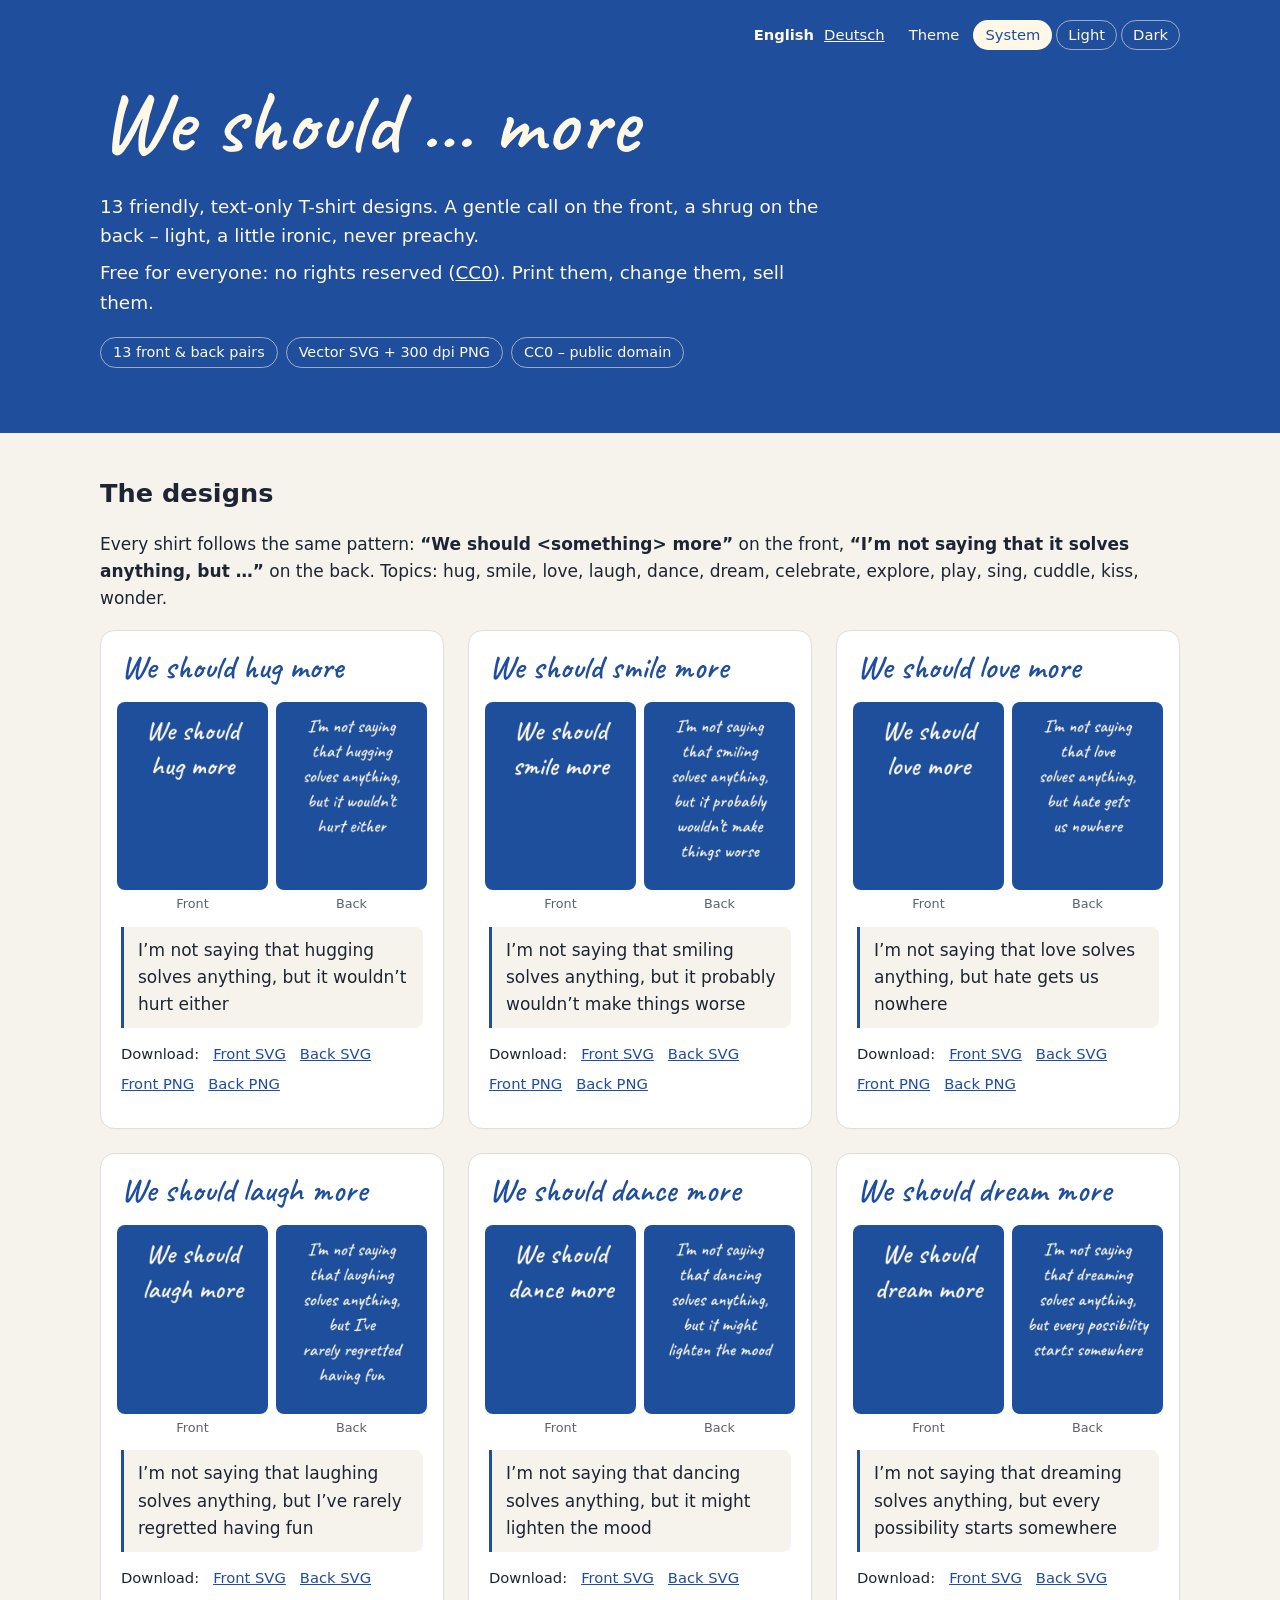
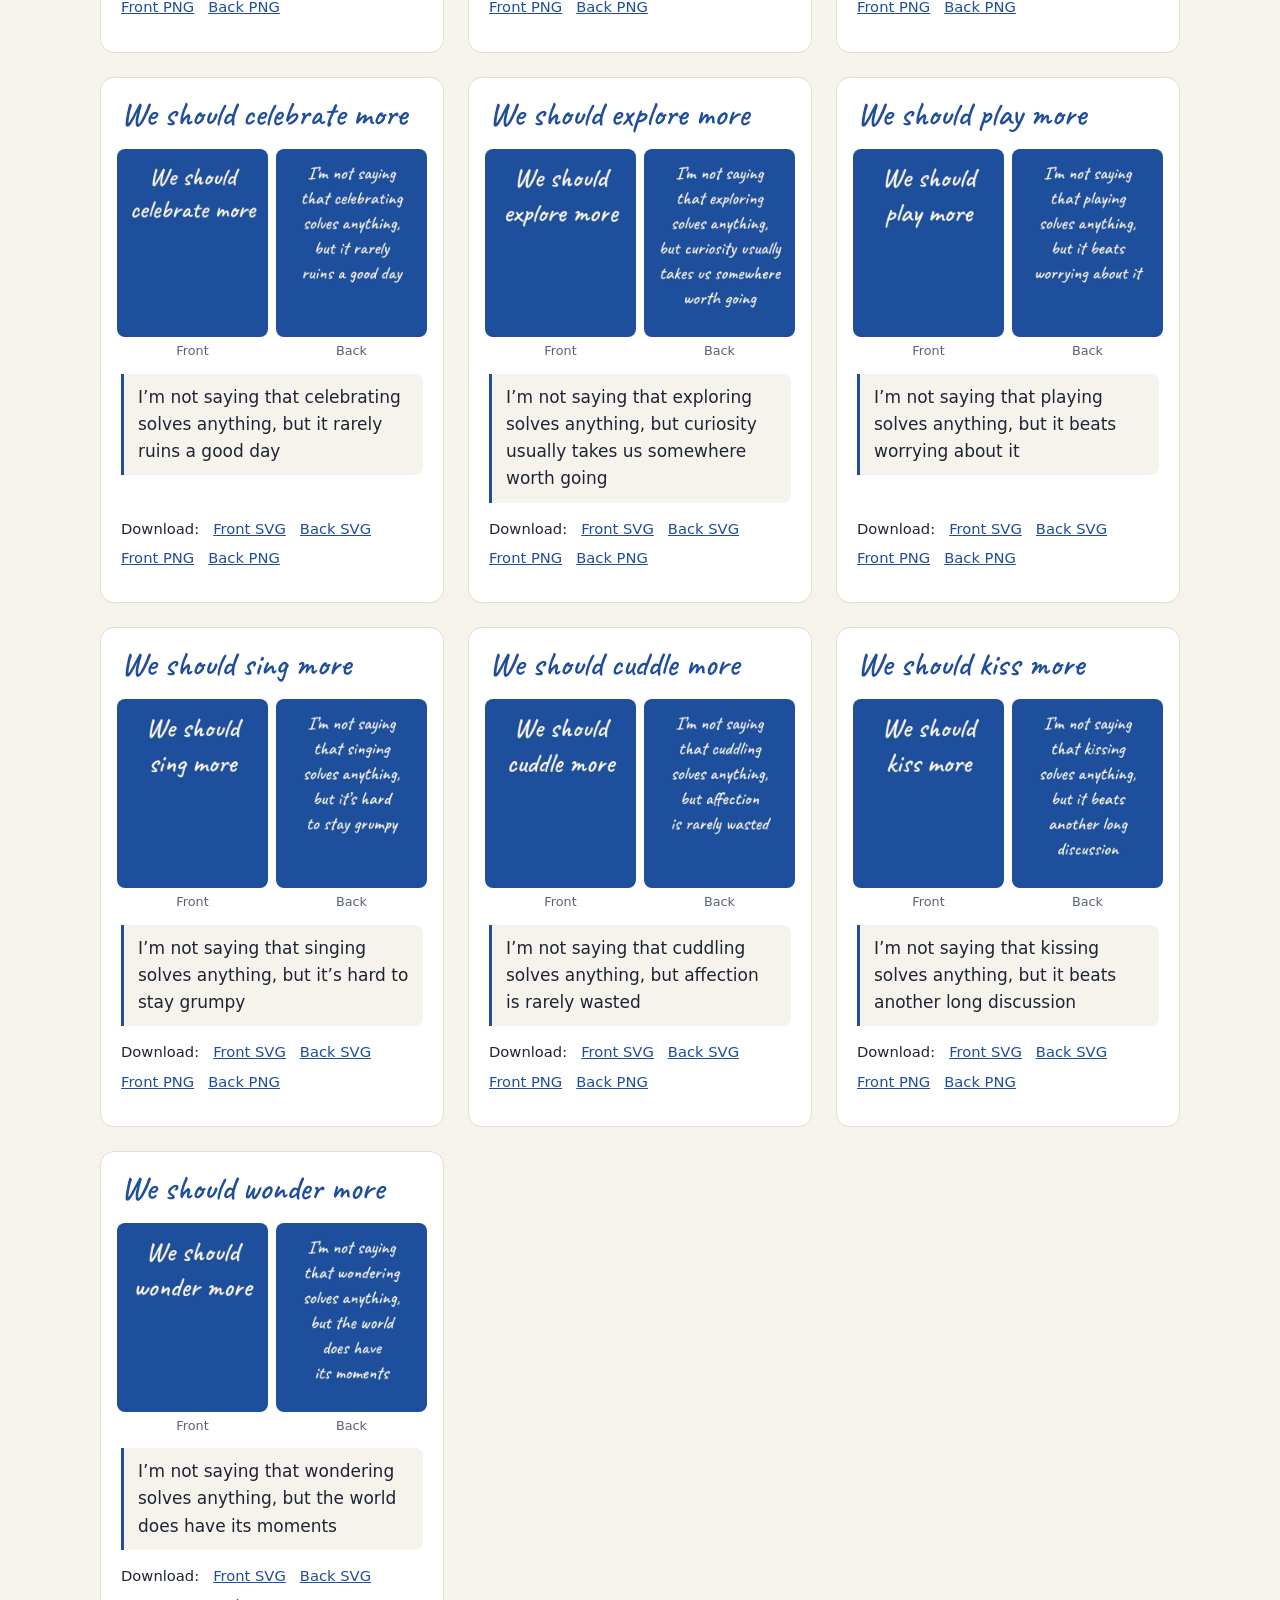
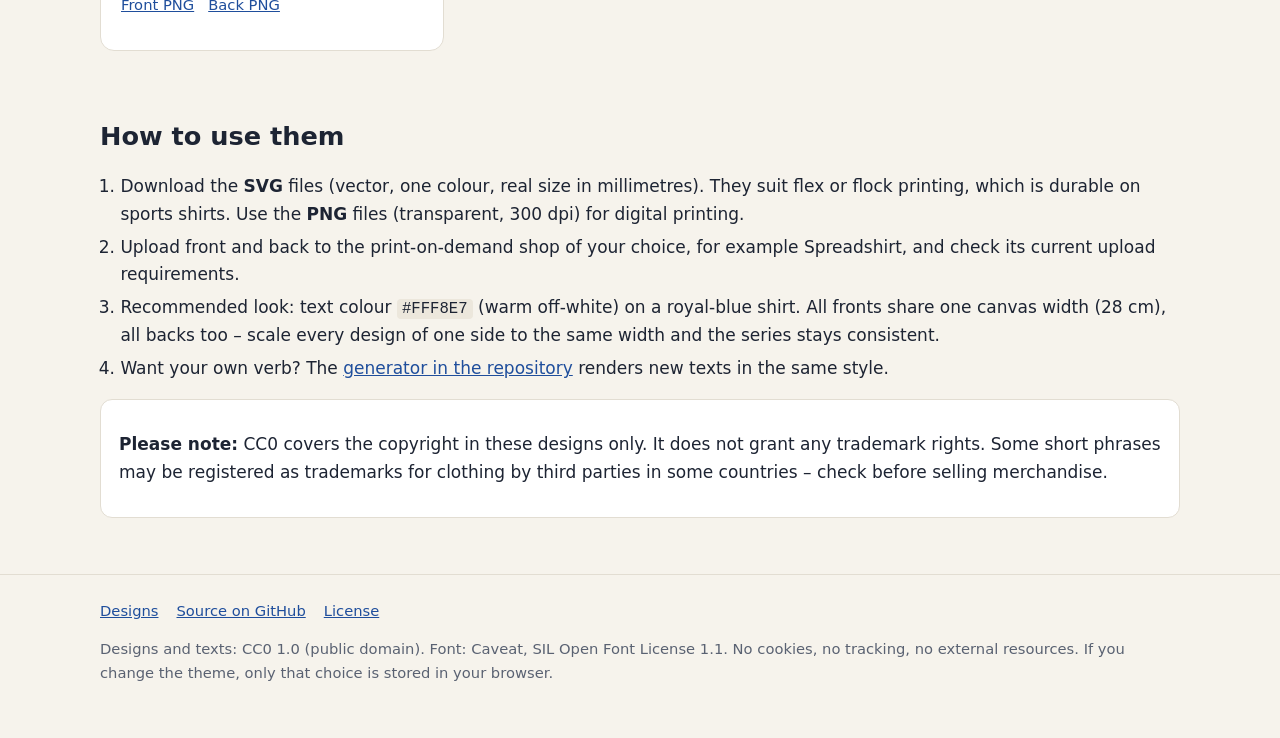
==== docs/index.html @ 495dd844 "Add bilingual GitHub Pages site generated from approved designs tools/site.py builds docs/ (English " ====
<!doctype html>
<html lang="en">
<head>
<meta charset="utf-8">
<meta name="viewport" content="width=device-width, initial-scale=1">
<script>try{var t=localStorage.getItem("theme");if(t==="light"||t==="dark")document.documentElement.dataset.theme=t}catch(e){}</script>
<title>We should … more – free T-shirt designs (CC0)</title>
<meta name="description" content="13 friendly, text-only T-shirt designs: a gentle call on the front, a shrug on the back. Free SVG and PNG downloads, public domain (CC0).">
<link rel="canonical" href="https://frank-reichenbach.github.io/my-spreadshirt-designs/">
<link rel="alternate" hreflang="en" href="https://frank-reichenbach.github.io/my-spreadshirt-designs/">
<link rel="alternate" hreflang="de" href="https://frank-reichenbach.github.io/my-spreadshirt-designs/de/">
<link rel="alternate" hreflang="x-default" href="https://frank-reichenbach.github.io/my-spreadshirt-designs/">
<meta name="color-scheme" content="light dark">
<meta name="theme-color" content="#1F4E9C">
<link rel="icon" href="favicon.svg" type="image/svg+xml">
<link rel="preload" href="fonts/caveat-subset.woff2" as="font" type="font/woff2" crossorigin>
<link rel="stylesheet" href="style.css">
<meta property="og:type" content="website">
<meta property="og:title" content="We should … more – free T-shirt designs (CC0)">
<meta property="og:description" content="13 friendly, text-only T-shirt designs: a gentle call on the front, a shrug on the back. Free SVG and PNG downloads, public domain (CC0).">
<meta property="og:url" content="https://frank-reichenbach.github.io/my-spreadshirt-designs/">
<meta property="og:locale" content="en_US">
<meta property="og:locale:alternate" content="de_DE">
<meta property="og:image" content="https://frank-reichenbach.github.io/my-spreadshirt-designs/og-image.png">
<meta property="og:image:width" content="1200">
<meta property="og:image:height" content="630">
<meta property="og:image:alt" content="We should … more – 13 free T-shirt designs">
<meta name="twitter:card" content="summary_large_image">
<script type="application/ld+json">{"@context": "https://schema.org", "@type": "CollectionPage", "name": "We should … more – free T-shirt designs (CC0)", "description": "13 friendly, text-only T-shirt designs: a gentle call on the front, a shrug on the back. Free SVG and PNG downloads, public domain (CC0).", "url": "https://frank-reichenbach.github.io/my-spreadshirt-designs/", "inLanguage": "en", "dateModified": "2026-10-31", "author": {"@type": "Person", "name": "Frank Reichenbach"}, "license": "https://creativecommons.org/publicdomain/zero/1.0/", "hasPart": [{"@type": "ImageObject", "name": "We should hug more – front", "description": "We should hug more", "contentUrl": "https://frank-reichenbach.github.io/my-spreadshirt-designs/designs/hug/hug-front.png", "license": "https://creativecommons.org/publicdomain/zero/1.0/", "acquireLicensePage": "https://github.com/Frank-Reichenbach/my-spreadshirt-designs/blob/main/LICENSE.md", "creditText": "Frank Reichenbach", "creator": {"@type": "Person", "name": "Frank Reichenbach"}, "copyrightNotice": "CC0 1.0 – no rights reserved"}, {"@type": "ImageObject", "name": "We should hug more – back", "description": "I’m not saying that hugging solves anything, but it wouldn’t hurt either", "contentUrl": "https://frank-reichenbach.github.io/my-spreadshirt-designs/designs/hug/hug-back.png", "license": "https://creativecommons.org/publicdomain/zero/1.0/", "acquireLicensePage": "https://github.com/Frank-Reichenbach/my-spreadshirt-designs/blob/main/LICENSE.md", "creditText": "Frank Reichenbach", "creator": {"@type": "Person", "name": "Frank Reichenbach"}, "copyrightNotice": "CC0 1.0 – no rights reserved"}, {"@type": "ImageObject", "name": "We should smile more – front", "description": "We should smile more", "contentUrl": "https://frank-reichenbach.github.io/my-spreadshirt-designs/designs/smile/smile-front.png", "license": "https://creativecommons.org/publicdomain/zero/1.0/", "acquireLicensePage": "https://github.com/Frank-Reichenbach/my-spreadshirt-designs/blob/main/LICENSE.md", "creditText": "Frank Reichenbach", "creator": {"@type": "Person", "name": "Frank Reichenbach"}, "copyrightNotice": "CC0 1.0 – no rights reserved"}, {"@type": "ImageObject", "name": "We should smile more – back", "description": "I’m not saying that smiling solves anything, but it probably wouldn’t make things worse", "contentUrl": "https://frank-reichenbach.github.io/my-spreadshirt-designs/designs/smile/smile-back.png", "license": "https://creativecommons.org/publicdomain/zero/1.0/", "acquireLicensePage": "https://github.com/Frank-Reichenbach/my-spreadshirt-designs/blob/main/LICENSE.md", "creditText": "Frank Reichenbach", "creator": {"@type": "Person", "name": "Frank Reichenbach"}, "copyrightNotice": "CC0 1.0 – no rights reserved"}, {"@type": "ImageObject", "name": "We should love more – front", "description": "We should love more", "contentUrl": "https://frank-reichenbach.github.io/my-spreadshirt-designs/designs/love/love-front.png", "license": "https://creativecommons.org/publicdomain/zero/1.0/", "acquireLicensePage": "https://github.com/Frank-Reichenbach/my-spreadshirt-designs/blob/main/LICENSE.md", "creditText": "Frank Reichenbach", "creator": {"@type": "Person", "name": "Frank Reichenbach"}, "copyrightNotice": "CC0 1.0 – no rights reserved"}, {"@type": "ImageObject", "name": "We should love more – back", "description": "I’m not saying that love solves anything, but hate gets us nowhere", "contentUrl": "https://frank-reichenbach.github.io/my-spreadshirt-designs/designs/love/love-back.png", "license": "https://creativecommons.org/publicdomain/zero/1.0/", "acquireLicensePage": "https://github.com/Frank-Reichenbach/my-spreadshirt-designs/blob/main/LICENSE.md", "creditText": "Frank Reichenbach", "creator": {"@type": "Person", "name": "Frank Reichenbach"}, "copyrightNotice": "CC0 1.0 – no rights reserved"}, {"@type": "ImageObject", "name": "We should laugh more – front", "description": "We should laugh more", "contentUrl": "https://frank-reichenbach.github.io/my-spreadshirt-designs/designs/laugh/laugh-front.png", "license": "https://creativecommons.org/publicdomain/zero/1.0/", "acquireLicensePage": "https://github.com/Frank-Reichenbach/my-spreadshirt-designs/blob/main/LICENSE.md", "creditText": "Frank Reichenbach", "creator": {"@type": "Person", "name": "Frank Reichenbach"}, "copyrightNotice": "CC0 1.0 – no rights reserved"}, {"@type": "ImageObject", "name": "We should laugh more – back", "description": "I’m not saying that laughing solves anything, but I’ve rarely regretted having fun", "contentUrl": "https://frank-reichenbach.github.io/my-spreadshirt-designs/designs/laugh/laugh-back.png", "license": "https://creativecommons.org/publicdomain/zero/1.0/", "acquireLicensePage": "https://github.com/Frank-Reichenbach/my-spreadshirt-designs/blob/main/LICENSE.md", "creditText": "Frank Reichenbach", "creator": {"@type": "Person", "name": "Frank Reichenbach"}, "copyrightNotice": "CC0 1.0 – no rights reserved"}, {"@type": "ImageObject", "name": "We should dance more – front", "description": "We should dance more", "contentUrl": "https://frank-reichenbach.github.io/my-spreadshirt-designs/designs/dance/dance-front.png", "license": "https://creativecommons.org/publicdomain/zero/1.0/", "acquireLicensePage": "https://github.com/Frank-Reichenbach/my-spreadshirt-designs/blob/main/LICENSE.md", "creditText": "Frank Reichenbach", "creator": {"@type": "Person", "name": "Frank Reichenbach"}, "copyrightNotice": "CC0 1.0 – no rights reserved"}, {"@type": "ImageObject", "name": "We should dance more – back", "description": "I’m not saying that dancing solves anything, but it might lighten the mood", "contentUrl": "https://frank-reichenbach.github.io/my-spreadshirt-designs/designs/dance/dance-back.png", "license": "https://creativecommons.org/publicdomain/zero/1.0/", "acquireLicensePage": "https://github.com/Frank-Reichenbach/my-spreadshirt-designs/blob/main/LICENSE.md", "creditText": "Frank Reichenbach", "creator": {"@type": "Person", "name": "Frank Reichenbach"}, "copyrightNotice": "CC0 1.0 – no rights reserved"}, {"@type": "ImageObject", "name": "We should dream more – front", "description": "We should dream more", "contentUrl": "https://frank-reichenbach.github.io/my-spreadshirt-designs/designs/dream/dream-front.png", "license": "https://creativecommons.org/publicdomain/zero/1.0/", "acquireLicensePage": "https://github.com/Frank-Reichenbach/my-spreadshirt-designs/blob/main/LICENSE.md", "creditText": "Frank Reichenbach", "creator": {"@type": "Person", "name": "Frank Reichenbach"}, "copyrightNotice": "CC0 1.0 – no rights reserved"}, {"@type": "ImageObject", "name": "We should dream more – back", "description": "I’m not saying that dreaming solves anything, but every possibility starts somewhere", "contentUrl": "https://frank-reichenbach.github.io/my-spreadshirt-designs/designs/dream/dream-back.png", "license": "https://creativecommons.org/publicdomain/zero/1.0/", "acquireLicensePage": "https://github.com/Frank-Reichenbach/my-spreadshirt-designs/blob/main/LICENSE.md", "creditText": "Frank Reichenbach", "creator": {"@type": "Person", "name": "Frank Reichenbach"}, "copyrightNotice": "CC0 1.0 – no rights reserved"}, {"@type": "ImageObject", "name": "We should celebrate more – front", "description": "We should celebrate more", "contentUrl": "https://frank-reichenbach.github.io/my-spreadshirt-designs/designs/celebrate/celebrate-front.png", "license": "https://creativecommons.org/publicdomain/zero/1.0/", "acquireLicensePage": "https://github.com/Frank-Reichenbach/my-spreadshirt-designs/blob/main/LICENSE.md", "creditText": "Frank Reichenbach", "creator": {"@type": "Person", "name": "Frank Reichenbach"}, "copyrightNotice": "CC0 1.0 – no rights reserved"}, {"@type": "ImageObject", "name": "We should celebrate more – back", "description": "I’m not saying that celebrating solves anything, but it rarely ruins a good day", "contentUrl": "https://frank-reichenbach.github.io/my-spreadshirt-designs/designs/celebrate/celebrate-back.png", "license": "https://creativecommons.org/publicdomain/zero/1.0/", "acquireLicensePage": "https://github.com/Frank-Reichenbach/my-spreadshirt-designs/blob/main/LICENSE.md", "creditText": "Frank Reichenbach", "creator": {"@type": "Person", "name": "Frank Reichenbach"}, "copyrightNotice": "CC0 1.0 – no rights reserved"}, {"@type": "ImageObject", "name": "We should explore more – front", "description": "We should explore more", "contentUrl": "https://frank-reichenbach.github.io/my-spreadshirt-designs/designs/explore/explore-front.png", "license": "https://creativecommons.org/publicdomain/zero/1.0/", "acquireLicensePage": "https://github.com/Frank-Reichenbach/my-spreadshirt-designs/blob/main/LICENSE.md", "creditText": "Frank Reichenbach", "creator": {"@type": "Person", "name": "Frank Reichenbach"}, "copyrightNotice": "CC0 1.0 – no rights reserved"}, {"@type": "ImageObject", "name": "We should explore more – back", "description": "I’m not saying that exploring solves anything, but curiosity usually takes us somewhere worth going", "contentUrl": "https://frank-reichenbach.github.io/my-spreadshirt-designs/designs/explore/explore-back.png", "license": "https://creativecommons.org/publicdomain/zero/1.0/", "acquireLicensePage": "https://github.com/Frank-Reichenbach/my-spreadshirt-designs/blob/main/LICENSE.md", "creditText": "Frank Reichenbach", "creator": {"@type": "Person", "name": "Frank Reichenbach"}, "copyrightNotice": "CC0 1.0 – no rights reserved"}, {"@type": "ImageObject", "name": "We should play more – front", "description": "We should play more", "contentUrl": "https://frank-reichenbach.github.io/my-spreadshirt-designs/designs/play/play-front.png", "license": "https://creativecommons.org/publicdomain/zero/1.0/", "acquireLicensePage": "https://github.com/Frank-Reichenbach/my-spreadshirt-designs/blob/main/LICENSE.md", "creditText": "Frank Reichenbach", "creator": {"@type": "Person", "name": "Frank Reichenbach"}, "copyrightNotice": "CC0 1.0 – no rights reserved"}, {"@type": "ImageObject", "name": "We should play more – back", "description": "I’m not saying that playing solves anything, but it beats worrying about it", "contentUrl": "https://frank-reichenbach.github.io/my-spreadshirt-designs/designs/play/play-back.png", "license": "https://creativecommons.org/publicdomain/zero/1.0/", "acquireLicensePage": "https://github.com/Frank-Reichenbach/my-spreadshirt-designs/blob/main/LICENSE.md", "creditText": "Frank Reichenbach", "creator": {"@type": "Person", "name": "Frank Reichenbach"}, "copyrightNotice": "CC0 1.0 – no rights reserved"}, {"@type": "ImageObject", "name": "We should sing more – front", "description": "We should sing more", "contentUrl": "https://frank-reichenbach.github.io/my-spreadshirt-designs/designs/sing/sing-front.png", "license": "https://creativecommons.org/publicdomain/zero/1.0/", "acquireLicensePage": "https://github.com/Frank-Reichenbach/my-spreadshirt-designs/blob/main/LICENSE.md", "creditText": "Frank Reichenbach", "creator": {"@type": "Person", "name": "Frank Reichenbach"}, "copyrightNotice": "CC0 1.0 – no rights reserved"}, {"@type": "ImageObject", "name": "We should sing more – back", "description": "I’m not saying that singing solves anything, but it’s hard to stay grumpy", "contentUrl": "https://frank-reichenbach.github.io/my-spreadshirt-designs/designs/sing/sing-back.png", "license": "https://creativecommons.org/publicdomain/zero/1.0/", "acquireLicensePage": "https://github.com/Frank-Reichenbach/my-spreadshirt-designs/blob/main/LICENSE.md", "creditText": "Frank Reichenbach", "creator": {"@type": "Person", "name": "Frank Reichenbach"}, "copyrightNotice": "CC0 1.0 – no rights reserved"}, {"@type": "ImageObject", "name": "We should cuddle more – front", "description": "We should cuddle more", "contentUrl": "https://frank-reichenbach.github.io/my-spreadshirt-designs/designs/cuddle/cuddle-front.png", "license": "https://creativecommons.org/publicdomain/zero/1.0/", "acquireLicensePage": "https://github.com/Frank-Reichenbach/my-spreadshirt-designs/blob/main/LICENSE.md", "creditText": "Frank Reichenbach", "creator": {"@type": "Person", "name": "Frank Reichenbach"}, "copyrightNotice": "CC0 1.0 – no rights reserved"}, {"@type": "ImageObject", "name": "We should cuddle more – back", "description": "I’m not saying that cuddling solves anything, but affection is rarely wasted", "contentUrl": "https://frank-reichenbach.github.io/my-spreadshirt-designs/designs/cuddle/cuddle-back.png", "license": "https://creativecommons.org/publicdomain/zero/1.0/", "acquireLicensePage": "https://github.com/Frank-Reichenbach/my-spreadshirt-designs/blob/main/LICENSE.md", "creditText": "Frank Reichenbach", "creator": {"@type": "Person", "name": "Frank Reichenbach"}, "copyrightNotice": "CC0 1.0 – no rights reserved"}, {"@type": "ImageObject", "name": "We should kiss more – front", "description": "We should kiss more", "contentUrl": "https://frank-reichenbach.github.io/my-spreadshirt-designs/designs/kiss/kiss-front.png", "license": "https://creativecommons.org/publicdomain/zero/1.0/", "acquireLicensePage": "https://github.com/Frank-Reichenbach/my-spreadshirt-designs/blob/main/LICENSE.md", "creditText": "Frank Reichenbach", "creator": {"@type": "Person", "name": "Frank Reichenbach"}, "copyrightNotice": "CC0 1.0 – no rights reserved"}, {"@type": "ImageObject", "name": "We should kiss more – back", "description": "I’m not saying that kissing solves anything, but it beats another long discussion", "contentUrl": "https://frank-reichenbach.github.io/my-spreadshirt-designs/designs/kiss/kiss-back.png", "license": "https://creativecommons.org/publicdomain/zero/1.0/", "acquireLicensePage": "https://github.com/Frank-Reichenbach/my-spreadshirt-designs/blob/main/LICENSE.md", "creditText": "Frank Reichenbach", "creator": {"@type": "Person", "name": "Frank Reichenbach"}, "copyrightNotice": "CC0 1.0 – no rights reserved"}, {"@type": "ImageObject", "name": "We should wonder more – front", "description": "We should wonder more", "contentUrl": "https://frank-reichenbach.github.io/my-spreadshirt-designs/designs/wonder/wonder-front.png", "license": "https://creativecommons.org/publicdomain/zero/1.0/", "acquireLicensePage": "https://github.com/Frank-Reichenbach/my-spreadshirt-designs/blob/main/LICENSE.md", "creditText": "Frank Reichenbach", "creator": {"@type": "Person", "name": "Frank Reichenbach"}, "copyrightNotice": "CC0 1.0 – no rights reserved"}, {"@type": "ImageObject", "name": "We should wonder more – back", "description": "I’m not saying that wondering solves anything, but the world does have its moments", "contentUrl": "https://frank-reichenbach.github.io/my-spreadshirt-designs/designs/wonder/wonder-back.png", "license": "https://creativecommons.org/publicdomain/zero/1.0/", "acquireLicensePage": "https://github.com/Frank-Reichenbach/my-spreadshirt-designs/blob/main/LICENSE.md", "creditText": "Frank Reichenbach", "creator": {"@type": "Person", "name": "Frank Reichenbach"}, "copyrightNotice": "CC0 1.0 – no rights reserved"}]}</script>
</head>
<body id="top">
<header class="hero"><div class="wrap">
<div class="topbar"><nav aria-label="Language"><ul class="langs"><li><a href="index.html" hreflang="en" lang="en" aria-current="page">English</a></li><li><a href="de/index.html" hreflang="de" lang="de">Deutsch</a></li></ul></nav><fieldset class="theme"><legend>Theme</legend><input type="radio" name="theme" id="theme-system" value="system" checked><label for="theme-system">System</label><input type="radio" name="theme" id="theme-light" value="light"><label for="theme-light">Light</label><input type="radio" name="theme" id="theme-dark" value="dark"><label for="theme-dark">Dark</label></fieldset></div>
<h1 class="hand" lang="en">We should … more</h1>
<p>13 friendly, text-only T-shirt designs. A gentle call on the front, a shrug on the back – light, a little ironic, never preachy.</p>
<p>Free for everyone: no rights reserved (<a href="https://github.com/Frank-Reichenbach/my-spreadshirt-designs/blob/main/LICENSE.md">CC0</a>). Print them, change them, sell them.</p>
<ul class="badges"><li>13 front &amp; back pairs</li><li>Vector SVG + 300 dpi PNG</li><li>CC0 – public domain</li></ul>
</div></header>
<main class="wrap">
<section aria-labelledby="designs-h">
<h2 id="designs-h">The designs</h2>
<p>Every shirt follows the same pattern: <strong>“We should &lt;something&gt; more”</strong> on the front, <strong>“I’m not saying that it solves anything, but …”</strong> on the back. Topics: hug, smile, love, laugh, dance, dream, celebrate, explore, play, sing, cuddle, kiss, wonder.</p>
<ul class="grid">
<li class="card" id="hug">
<h3 class="hand" lang="en">We should hug more</h3>
<div class="sides">
<figure><picture><source srcset="designs/hug/hug-front.webp" type="image/webp"><img src="designs/hug/hug-front.jpg" width="720" height="900" fetchpriority="high" decoding="async" alt="T-shirt front: We should hug more"></picture><figcaption>Front</figcaption></figure>
<figure><picture><source srcset="designs/hug/hug-back.webp" type="image/webp"><img src="designs/hug/hug-back.jpg" width="720" height="900" fetchpriority="high" decoding="async" alt="T-shirt back: I’m not saying that hugging solves anything, but it wouldn’t hurt either"></picture><figcaption>Back</figcaption></figure>
</div>
<p class="back" lang="en">I’m not saying that hugging solves anything, but it wouldn’t hurt either</p>
<p class="dl">Download:
<a href="designs/hug/hug-front.svg" download>Front SVG<span class="vh"> – We should hug more</span></a>
<a href="designs/hug/hug-back.svg" download>Back SVG<span class="vh"> – We should hug more</span></a>
<a href="designs/hug/hug-front.png" download>Front PNG<span class="vh"> – We should hug more</span></a>
<a href="designs/hug/hug-back.png" download>Back PNG<span class="vh"> – We should hug more</span></a></p>
</li>
<li class="card" id="smile">
<h3 class="hand" lang="en">We should smile more</h3>
<div class="sides">
<figure><picture><source srcset="designs/smile/smile-front.webp" type="image/webp"><img src="designs/smile/smile-front.jpg" width="720" height="900" fetchpriority="high" decoding="async" alt="T-shirt front: We should smile more"></picture><figcaption>Front</figcaption></figure>
<figure><picture><source srcset="designs/smile/smile-back.webp" type="image/webp"><img src="designs/smile/smile-back.jpg" width="720" height="900" fetchpriority="high" decoding="async" alt="T-shirt back: I’m not saying that smiling solves anything, but it probably wouldn’t make things worse"></picture><figcaption>Back</figcaption></figure>
</div>
<p class="back" lang="en">I’m not saying that smiling solves anything, but it probably wouldn’t make things worse</p>
<p class="dl">Download:
<a href="designs/smile/smile-front.svg" download>Front SVG<span class="vh"> – We should smile more</span></a>
<a href="designs/smile/smile-back.svg" download>Back SVG<span class="vh"> – We should smile more</span></a>
<a href="designs/smile/smile-front.png" download>Front PNG<span class="vh"> – We should smile more</span></a>
<a href="designs/smile/smile-back.png" download>Back PNG<span class="vh"> – We should smile more</span></a></p>
</li>
<li class="card" id="love">
<h3 class="hand" lang="en">We should love more</h3>
<div class="sides">
<figure><picture><source srcset="designs/love/love-front.webp" type="image/webp"><img src="designs/love/love-front.jpg" width="720" height="900" loading="lazy" decoding="async" alt="T-shirt front: We should love more"></picture><figcaption>Front</figcaption></figure>
<figure><picture><source srcset="designs/love/love-back.webp" type="image/webp"><img src="designs/love/love-back.jpg" width="720" height="900" loading="lazy" decoding="async" alt="T-shirt back: I’m not saying that love solves anything, but hate gets us nowhere"></picture><figcaption>Back</figcaption></figure>
</div>
<p class="back" lang="en">I’m not saying that love solves anything, but hate gets us nowhere</p>
<p class="dl">Download:
<a href="designs/love/love-front.svg" download>Front SVG<span class="vh"> – We should love more</span></a>
<a href="designs/love/love-back.svg" download>Back SVG<span class="vh"> – We should love more</span></a>
<a href="designs/love/love-front.png" download>Front PNG<span class="vh"> – We should love more</span></a>
<a href="designs/love/love-back.png" download>Back PNG<span class="vh"> – We should love more</span></a></p>
</li>
<li class="card" id="laugh">
<h3 class="hand" lang="en">We should laugh more</h3>
<div class="sides">
<figure><picture><source srcset="designs/laugh/laugh-front.webp" type="image/webp"><img src="designs/laugh/laugh-front.jpg" width="720" height="900" loading="lazy" decoding="async" alt="T-shirt front: We should laugh more"></picture><figcaption>Front</figcaption></figure>
<figure><picture><source srcset="designs/laugh/laugh-back.webp" type="image/webp"><img src="designs/laugh/laugh-back.jpg" width="720" height="900" loading="lazy" decoding="async" alt="T-shirt back: I’m not saying that laughing solves anything, but I’ve rarely regretted having fun"></picture><figcaption>Back</figcaption></figure>
</div>
<p class="back" lang="en">I’m not saying that laughing solves anything, but I’ve rarely regretted having fun</p>
<p class="dl">Download:
<a href="designs/laugh/laugh-front.svg" download>Front SVG<span class="vh"> – We should laugh more</span></a>
<a href="designs/laugh/laugh-back.svg" download>Back SVG<span class="vh"> – We should laugh more</span></a>
<a href="designs/laugh/laugh-front.png" download>Front PNG<span class="vh"> – We should laugh more</span></a>
<a href="designs/laugh/laugh-back.png" download>Back PNG<span class="vh"> – We should laugh more</span></a></p>
</li>
<li class="card" id="dance">
<h3 class="hand" lang="en">We should dance more</h3>
<div class="sides">
<figure><picture><source srcset="designs/dance/dance-front.webp" type="image/webp"><img src="designs/dance/dance-front.jpg" width="720" height="900" loading="lazy" decoding="async" alt="T-shirt front: We should dance more"></picture><figcaption>Front</figcaption></figure>
<figure><picture><source srcset="designs/dance/dance-back.webp" type="image/webp"><img src="designs/dance/dance-back.jpg" width="720" height="900" loading="lazy" decoding="async" alt="T-shirt back: I’m not saying that dancing solves anything, but it might lighten the mood"></picture><figcaption>Back</figcaption></figure>
</div>
<p class="back" lang="en">I’m not saying that dancing solves anything, but it might lighten the mood</p>
<p class="dl">Download:
<a href="designs/dance/dance-front.svg" download>Front SVG<span class="vh"> – We should dance more</span></a>
<a href="designs/dance/dance-back.svg" download>Back SVG<span class="vh"> – We should dance more</span></a>
<a href="designs/dance/dance-front.png" download>Front PNG<span class="vh"> – We should dance more</span></a>
<a href="designs/dance/dance-back.png" download>Back PNG<span class="vh"> – We should dance more</span></a></p>
</li>
<li class="card" id="dream">
<h3 class="hand" lang="en">We should dream more</h3>
<div class="sides">
<figure><picture><source srcset="designs/dream/dream-front.webp" type="image/webp"><img src="designs/dream/dream-front.jpg" width="720" height="900" loading="lazy" decoding="async" alt="T-shirt front: We should dream more"></picture><figcaption>Front</figcaption></figure>
<figure><picture><source srcset="designs/dream/dream-back.webp" type="image/webp"><img src="designs/dream/dream-back.jpg" width="720" height="900" loading="lazy" decoding="async" alt="T-shirt back: I’m not saying that dreaming solves anything, but every possibility starts somewhere"></picture><figcaption>Back</figcaption></figure>
</div>
<p class="back" lang="en">I’m not saying that dreaming solves anything, but every possibility starts somewhere</p>
<p class="dl">Download:
<a href="designs/dream/dream-front.svg" download>Front SVG<span class="vh"> – We should dream more</span></a>
<a href="designs/dream/dream-back.svg" download>Back SVG<span class="vh"> – We should dream more</span></a>
<a href="designs/dream/dream-front.png" download>Front PNG<span class="vh"> – We should dream more</span></a>
<a href="designs/dream/dream-back.png" download>Back PNG<span class="vh"> – We should dream more</span></a></p>
</li>
<li class="card" id="celebrate">
<h3 class="hand" lang="en">We should celebrate more</h3>
<div class="sides">
<figure><picture><source srcset="designs/celebrate/celebrate-front.webp" type="image/webp"><img src="designs/celebrate/celebrate-front.jpg" width="720" height="900" loading="lazy" decoding="async" alt="T-shirt front: We should celebrate more"></picture><figcaption>Front</figcaption></figure>
<figure><picture><source srcset="designs/celebrate/celebrate-back.webp" type="image/webp"><img src="designs/celebrate/celebrate-back.jpg" width="720" height="900" loading="lazy" decoding="async" alt="T-shirt back: I’m not saying that celebrating solves anything, but it rarely ruins a good day"></picture><figcaption>Back</figcaption></figure>
</div>
<p class="back" lang="en">I’m not saying that celebrating solves anything, but it rarely ruins a good day</p>
<p class="dl">Download:
<a href="designs/celebrate/celebrate-front.svg" download>Front SVG<span class="vh"> – We should celebrate more</span></a>
<a href="designs/celebrate/celebrate-back.svg" download>Back SVG<span class="vh"> – We should celebrate more</span></a>
<a href="designs/celebrate/celebrate-front.png" download>Front PNG<span class="vh"> – We should celebrate more</span></a>
<a href="designs/celebrate/celebrate-back.png" download>Back PNG<span class="vh"> – We should celebrate more</span></a></p>
</li>
<li class="card" id="explore">
<h3 class="hand" lang="en">We should explore more</h3>
<div class="sides">
<figure><picture><source srcset="designs/explore/explore-front.webp" type="image/webp"><img src="designs/explore/explore-front.jpg" width="720" height="900" loading="lazy" decoding="async" alt="T-shirt front: We should explore more"></picture><figcaption>Front</figcaption></figure>
<figure><picture><source srcset="designs/explore/explore-back.webp" type="image/webp"><img src="designs/explore/explore-back.jpg" width="720" height="900" loading="lazy" decoding="async" alt="T-shirt back: I’m not saying that exploring solves anything, but curiosity usually takes us somewhere worth going"></picture><figcaption>Back</figcaption></figure>
</div>
<p class="back" lang="en">I’m not saying that exploring solves anything, but curiosity usually takes us somewhere worth going</p>
<p class="dl">Download:
<a href="designs/explore/explore-front.svg" download>Front SVG<span class="vh"> – We should explore more</span></a>
<a href="designs/explore/explore-back.svg" download>Back SVG<span class="vh"> – We should explore more</span></a>
<a href="designs/explore/explore-front.png" download>Front PNG<span class="vh"> – We should explore more</span></a>
<a href="designs/explore/explore-back.png" download>Back PNG<span class="vh"> – We should explore more</span></a></p>
</li>
<li class="card" id="play">
<h3 class="hand" lang="en">We should play more</h3>
<div class="sides">
<figure><picture><source srcset="designs/play/play-front.webp" type="image/webp"><img src="designs/play/play-front.jpg" width="720" height="900" loading="lazy" decoding="async" alt="T-shirt front: We should play more"></picture><figcaption>Front</figcaption></figure>
<figure><picture><source srcset="designs/play/play-back.webp" type="image/webp"><img src="designs/play/play-back.jpg" width="720" height="900" loading="lazy" decoding="async" alt="T-shirt back: I’m not saying that playing solves anything, but it beats worrying about it"></picture><figcaption>Back</figcaption></figure>
</div>
<p class="back" lang="en">I’m not saying that playing solves anything, but it beats worrying about it</p>
<p class="dl">Download:
<a href="designs/play/play-front.svg" download>Front SVG<span class="vh"> – We should play more</span></a>
<a href="designs/play/play-back.svg" download>Back SVG<span class="vh"> – We should play more</span></a>
<a href="designs/play/play-front.png" download>Front PNG<span class="vh"> – We should play more</span></a>
<a href="designs/play/play-back.png" download>Back PNG<span class="vh"> – We should play more</span></a></p>
</li>
<li class="card" id="sing">
<h3 class="hand" lang="en">We should sing more</h3>
<div class="sides">
<figure><picture><source srcset="designs/sing/sing-front.webp" type="image/webp"><img src="designs/sing/sing-front.jpg" width="720" height="900" loading="lazy" decoding="async" alt="T-shirt front: We should sing more"></picture><figcaption>Front</figcaption></figure>
<figure><picture><source srcset="designs/sing/sing-back.webp" type="image/webp"><img src="designs/sing/sing-back.jpg" width="720" height="900" loading="lazy" decoding="async" alt="T-shirt back: I’m not saying that singing solves anything, but it’s hard to stay grumpy"></picture><figcaption>Back</figcaption></figure>
</div>
<p class="back" lang="en">I’m not saying that singing solves anything, but it’s hard to stay grumpy</p>
<p class="dl">Download:
<a href="designs/sing/sing-front.svg" download>Front SVG<span class="vh"> – We should sing more</span></a>
<a href="designs/sing/sing-back.svg" download>Back SVG<span class="vh"> – We should sing more</span></a>
<a href="designs/sing/sing-front.png" download>Front PNG<span class="vh"> – We should sing more</span></a>
<a href="designs/sing/sing-back.png" download>Back PNG<span class="vh"> – We should sing more</span></a></p>
</li>
<li class="card" id="cuddle">
<h3 class="hand" lang="en">We should cuddle more</h3>
<div class="sides">
<figure><picture><source srcset="designs/cuddle/cuddle-front.webp" type="image/webp"><img src="designs/cuddle/cuddle-front.jpg" width="720" height="900" loading="lazy" decoding="async" alt="T-shirt front: We should cuddle more"></picture><figcaption>Front</figcaption></figure>
<figure><picture><source srcset="designs/cuddle/cuddle-back.webp" type="image/webp"><img src="designs/cuddle/cuddle-back.jpg" width="720" height="900" loading="lazy" decoding="async" alt="T-shirt back: I’m not saying that cuddling solves anything, but affection is rarely wasted"></picture><figcaption>Back</figcaption></figure>
</div>
<p class="back" lang="en">I’m not saying that cuddling solves anything, but affection is rarely wasted</p>
<p class="dl">Download:
<a href="designs/cuddle/cuddle-front.svg" download>Front SVG<span class="vh"> – We should cuddle more</span></a>
<a href="designs/cuddle/cuddle-back.svg" download>Back SVG<span class="vh"> – We should cuddle more</span></a>
<a href="designs/cuddle/cuddle-front.png" download>Front PNG<span class="vh"> – We should cuddle more</span></a>
<a href="designs/cuddle/cuddle-back.png" download>Back PNG<span class="vh"> – We should cuddle more</span></a></p>
</li>
<li class="card" id="kiss">
<h3 class="hand" lang="en">We should kiss more</h3>
<div class="sides">
<figure><picture><source srcset="designs/kiss/kiss-front.webp" type="image/webp"><img src="designs/kiss/kiss-front.jpg" width="720" height="900" loading="lazy" decoding="async" alt="T-shirt front: We should kiss more"></picture><figcaption>Front</figcaption></figure>
<figure><picture><source srcset="designs/kiss/kiss-back.webp" type="image/webp"><img src="designs/kiss/kiss-back.jpg" width="720" height="900" loading="lazy" decoding="async" alt="T-shirt back: I’m not saying that kissing solves anything, but it beats another long discussion"></picture><figcaption>Back</figcaption></figure>
</div>
<p class="back" lang="en">I’m not saying that kissing solves anything, but it beats another long discussion</p>
<p class="dl">Download:
<a href="designs/kiss/kiss-front.svg" download>Front SVG<span class="vh"> – We should kiss more</span></a>
<a href="designs/kiss/kiss-back.svg" download>Back SVG<span class="vh"> – We should kiss more</span></a>
<a href="designs/kiss/kiss-front.png" download>Front PNG<span class="vh"> – We should kiss more</span></a>
<a href="designs/kiss/kiss-back.png" download>Back PNG<span class="vh"> – We should kiss more</span></a></p>
</li>
<li class="card" id="wonder">
<h3 class="hand" lang="en">We should wonder more</h3>
<div class="sides">
<figure><picture><source srcset="designs/wonder/wonder-front.webp" type="image/webp"><img src="designs/wonder/wonder-front.jpg" width="720" height="900" loading="lazy" decoding="async" alt="T-shirt front: We should wonder more"></picture><figcaption>Front</figcaption></figure>
<figure><picture><source srcset="designs/wonder/wonder-back.webp" type="image/webp"><img src="designs/wonder/wonder-back.jpg" width="720" height="900" loading="lazy" decoding="async" alt="T-shirt back: I’m not saying that wondering solves anything, but the world does have its moments"></picture><figcaption>Back</figcaption></figure>
</div>
<p class="back" lang="en">I’m not saying that wondering solves anything, but the world does have its moments</p>
<p class="dl">Download:
<a href="designs/wonder/wonder-front.svg" download>Front SVG<span class="vh"> – We should wonder more</span></a>
<a href="designs/wonder/wonder-back.svg" download>Back SVG<span class="vh"> – We should wonder more</span></a>
<a href="designs/wonder/wonder-front.png" download>Front PNG<span class="vh"> – We should wonder more</span></a>
<a href="designs/wonder/wonder-back.png" download>Back PNG<span class="vh"> – We should wonder more</span></a></p>
</li>
</ul>
</section>
<section aria-labelledby="use-h">
<h2 id="use-h">How to use them</h2>
<ol class="steps"><li>Download the <strong>SVG</strong> files (vector, one colour, real size in millimetres). They suit flex or flock printing, which is durable on sports shirts. Use the <strong>PNG</strong> files (transparent, 300 dpi) for digital printing.</li><li>Upload front and back to the print-on-demand shop of your choice, for example Spreadshirt, and check its current upload requirements.</li><li>Recommended look: text colour <code>#FFF8E7</code> (warm off-white) on a royal-blue shirt. All fronts share one canvas width (28 cm), all backs too – scale every design of one side to the same width and the series stays consistent.</li><li>Want your own verb? The <a href="https://github.com/Frank-Reichenbach/my-spreadshirt-designs">generator in the repository</a> renders new texts in the same style.</li></ol>
<div class="note"><p><strong>Please note:</strong> CC0 covers the copyright in these designs only. It does not grant any trademark rights. Some short phrases may be registered as trademarks for clothing by third parties in some countries – check before selling merchandise.</p></div>
</section>
</main>
<footer><div class="wrap">
<nav aria-label="Footer">
<a href="#top">Designs</a>
<a href="https://github.com/Frank-Reichenbach/my-spreadshirt-designs">Source on GitHub</a>
<a href="https://github.com/Frank-Reichenbach/my-spreadshirt-designs/blob/main/LICENSE.md">License</a>
</nav>
<p>Designs and texts: CC0 1.0 (public domain). Font: Caveat, SIL Open Font License 1.1. No cookies, no tracking, no external resources. If you change the theme, only that choice is stored in your browser.</p>
</div></footer>
<script>(function(){var r=document.documentElement;
var c=document.getElementById("theme-"+(r.dataset.theme||"system"));if(c)c.checked=true;
document.querySelectorAll('input[name="theme"]').forEach(function(i){i.addEventListener("change",function(){
var v=i.value;if(v==="system"){delete r.dataset.theme}else{r.dataset.theme=v}
try{if(v==="system"){localStorage.removeItem("theme")}else{localStorage.setItem("theme",v)}}catch(e){}});});})();</script>
</body>
</html>
---- docs/style.css ----
@font-face{font-family:"Caveat";src:url("fonts/caveat-subset.woff2") format("woff2");font-weight:400 700;font-display:swap}
:root{--blue:#1F4E9C;--cream:#FFF8E7;--paper:#f6f3ec;--card:#fff;--ink:#1d2433;--muted:#5a6272;--line:#e2ddd2;--link:#1F4E9C;--quote:#f6f3ec;--code:#ece7dc;--hero:#1F4E9C;color-scheme:light}
@media (prefers-color-scheme:dark){:root{--paper:#11151d;--card:#1a202c;--ink:#e9e6df;--muted:#a4abb8;--line:#2d3546;--link:#9dbbff;--quote:#232a38;--code:#2a3242;--hero:#173e7c;color-scheme:dark}}
:root[data-theme=light],:root:has(#theme-light:checked){--paper:#f6f3ec;--card:#fff;--ink:#1d2433;--muted:#5a6272;--line:#e2ddd2;--link:#1F4E9C;--quote:#f6f3ec;--code:#ece7dc;--hero:#1F4E9C;color-scheme:light}
:root[data-theme=dark],:root:has(#theme-dark:checked){--paper:#11151d;--card:#1a202c;--ink:#e9e6df;--muted:#a4abb8;--line:#2d3546;--link:#9dbbff;--quote:#232a38;--code:#2a3242;--hero:#173e7c;color-scheme:dark}
*{box-sizing:border-box}
html{-webkit-text-size-adjust:100%}
body{margin:0;font:17px/1.6 system-ui,-apple-system,"Segoe UI",Roboto,Helvetica,Arial,sans-serif;color:var(--ink);background:var(--paper)}
a{color:var(--link)} a:focus-visible,input:focus-visible+label{outline:3px solid var(--link);outline-offset:2px}
.wrap{max-width:1120px;margin:0 auto;padding:0 20px}
header.hero{background:var(--hero);color:var(--cream);padding:20px 0 48px}
.topbar{display:flex;flex-wrap:wrap;justify-content:flex-end;align-items:center;gap:10px 22px;margin-bottom:28px;font-size:.92rem}
.topbar a{color:var(--cream)} .hero a:focus-visible,.hero input:focus-visible+label{outline-color:var(--cream)}
.langs{display:flex;gap:10px;margin:0;padding:0;list-style:none}
.langs [aria-current]{font-weight:700;text-decoration:none}
.theme{border:0;margin:0;padding:0;display:flex;align-items:center;gap:4px}
.theme legend{float:left;margin-right:8px}
.theme input{position:absolute;opacity:0;width:1px;height:1px}
.theme label{border:1px solid color-mix(in srgb,var(--cream) 55%,transparent);border-radius:999px;padding:2px 11px;cursor:pointer}
.theme input:checked+label{background:var(--cream);color:var(--hero)}
@supports not selector(:has(*)){.theme{display:none}}
.hand{font-family:"Caveat","Segoe Print","Bradley Hand",cursive;font-weight:560}
.hero h1{font-size:clamp(3rem,9vw,5.5rem);line-height:1;margin:0 0 .3em}
.hero p{max-width:40em;font-size:1.15rem;margin:.4em 0}
.hero p a{color:var(--cream)}
.badges{display:flex;flex-wrap:wrap;gap:8px;margin-top:20px;padding:0;list-style:none}
.badges li{border:1px solid color-mix(in srgb,var(--cream) 55%,transparent);border-radius:999px;padding:3px 12px;font-size:.9rem}
main section{padding:40px 0 8px}
h2{font-size:1.6rem;margin:0 0 .6em}
.grid{display:grid;grid-template-columns:repeat(auto-fill,minmax(min(330px,100%),1fr));gap:24px;padding:0;list-style:none}
.card{background:var(--card);border:1px solid var(--line);border-radius:14px;overflow:hidden;display:flex;flex-direction:column}
.card h3{font-size:2.1rem;line-height:1.1;margin:0;padding:18px 20px 4px;color:var(--link)}
.sides{display:grid;grid-template-columns:1fr 1fr;gap:8px;padding:12px 16px}
.sides figure{margin:0}
.sides img{width:100%;height:auto;display:block;border-radius:8px}
.sides figcaption{font-size:.8rem;color:var(--muted);text-align:center;margin-top:4px}
.back{margin:0 20px;padding:10px 14px;border-left:3px solid var(--link);background:var(--quote);border-radius:0 8px 8px 0}
.dl{display:flex;flex-wrap:wrap;gap:6px 14px;padding:14px 20px 18px;margin-top:auto;font-size:.92rem}
.vh{position:absolute;width:1px;height:1px;overflow:hidden;clip:rect(0 0 0 0);white-space:nowrap}
.steps{padding-left:1.2em} .steps li{margin:.35em 0}
.note{background:var(--card);border:1px solid var(--line);border-radius:12px;padding:14px 18px}
code{background:var(--code);border-radius:4px;padding:1px 5px;font-size:.92em}
footer{margin-top:48px;border-top:1px solid var(--line);padding:24px 0 40px;color:var(--muted);font-size:.92rem}
footer nav{display:flex;flex-wrap:wrap;gap:6px 18px;margin-bottom:8px}
@media (prefers-reduced-motion:no-preference){html{scroll-behavior:smooth}}
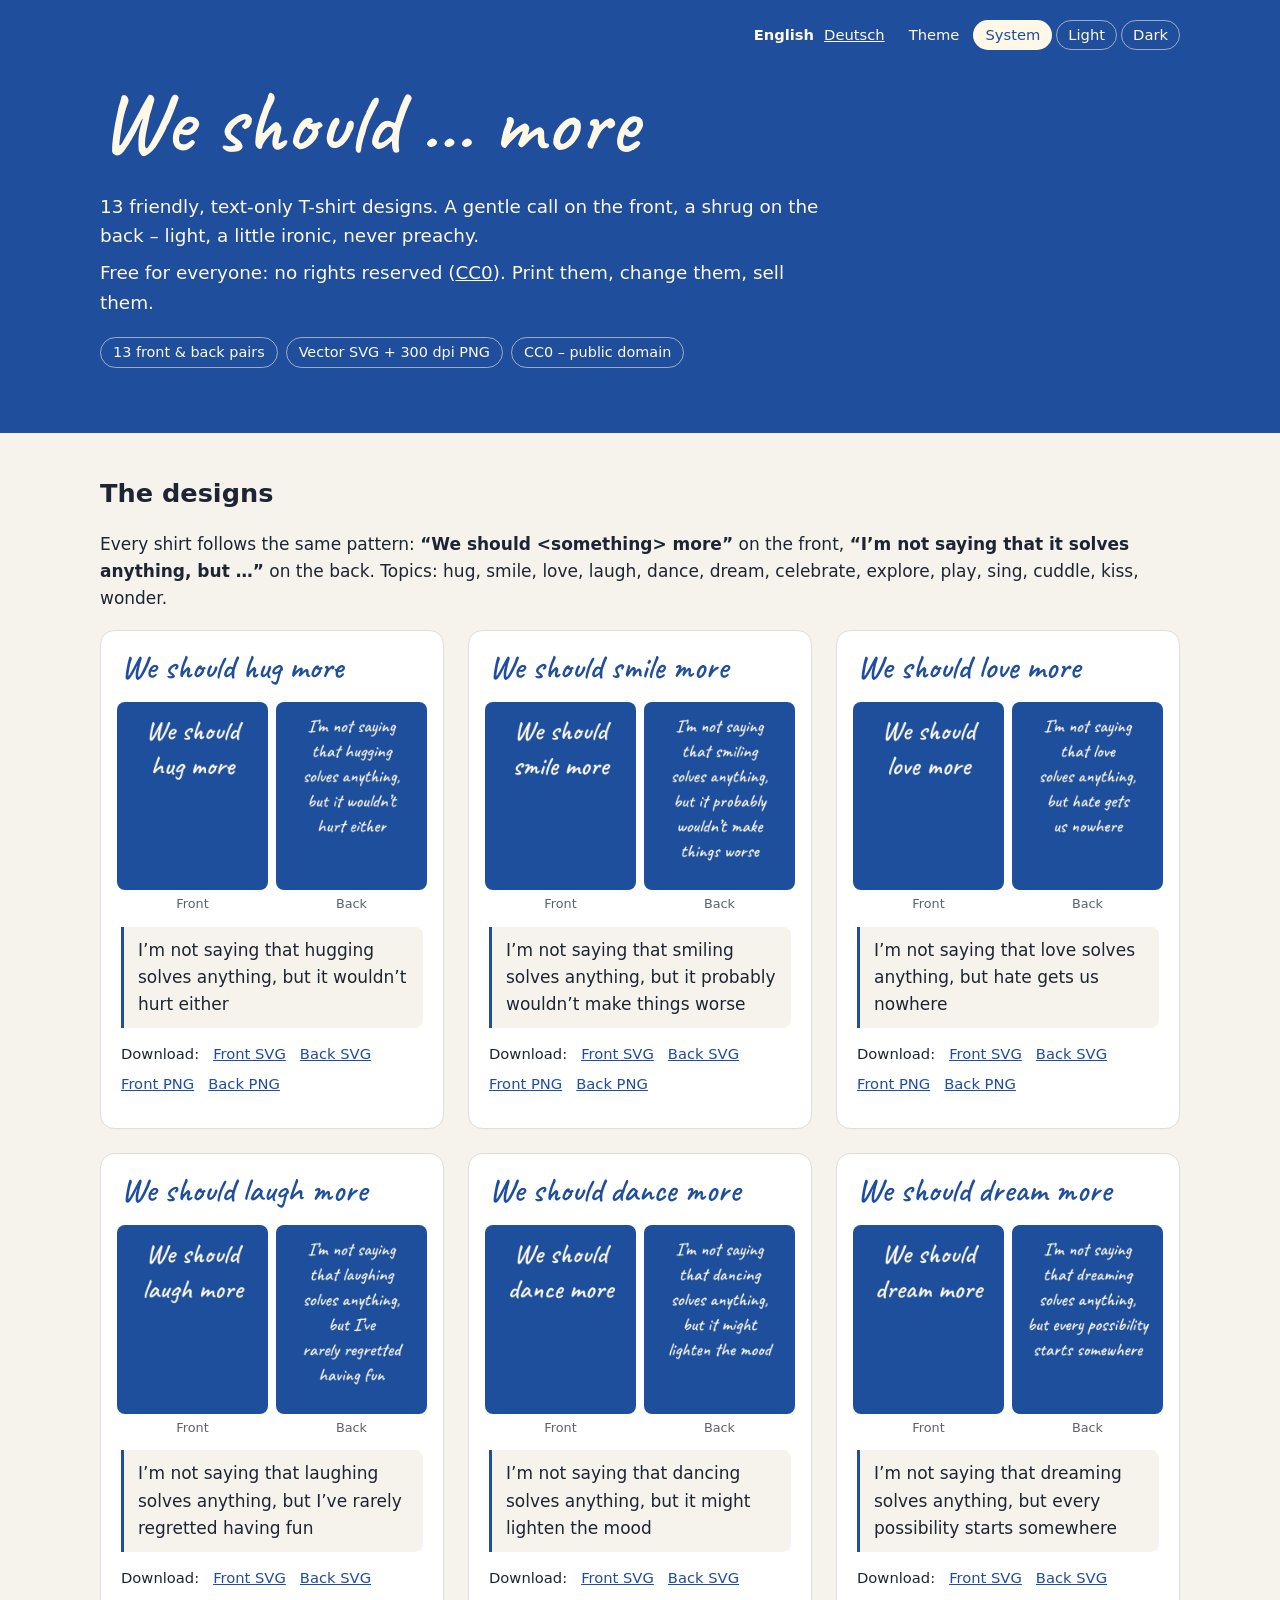
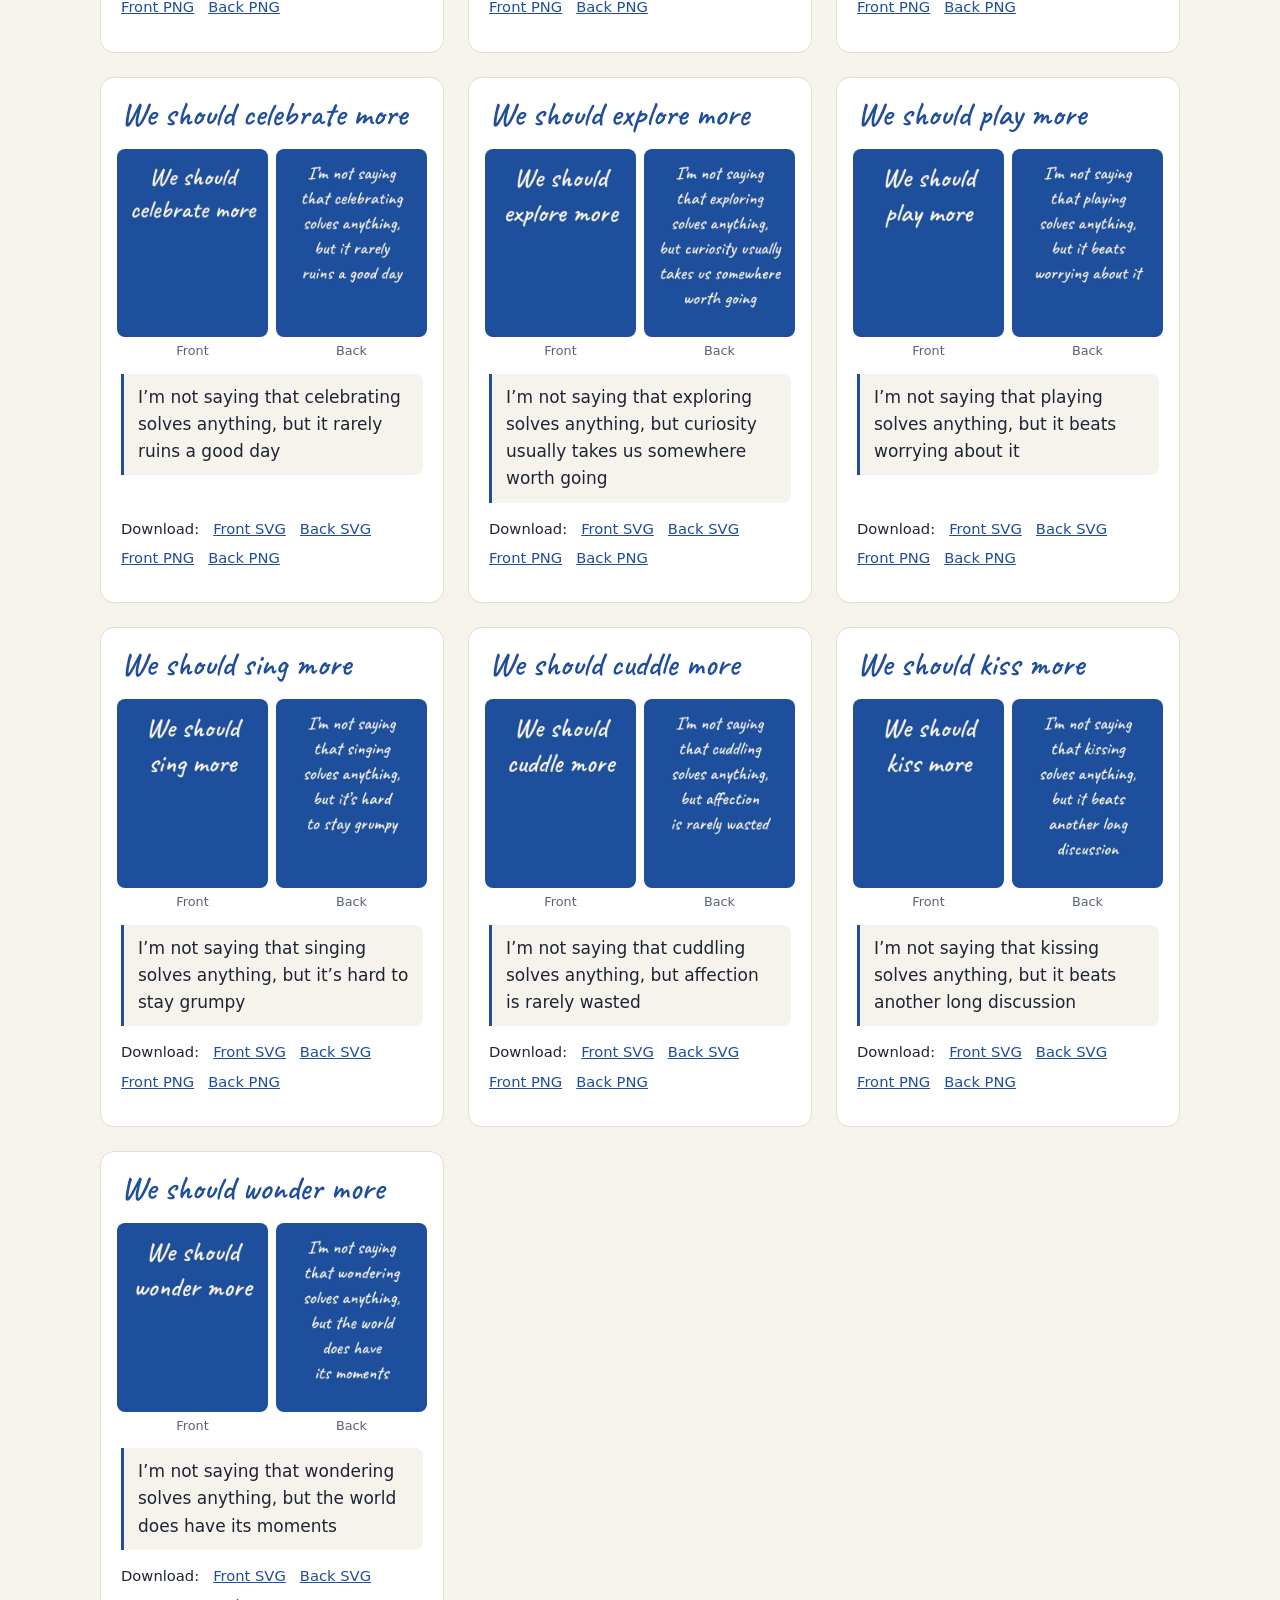
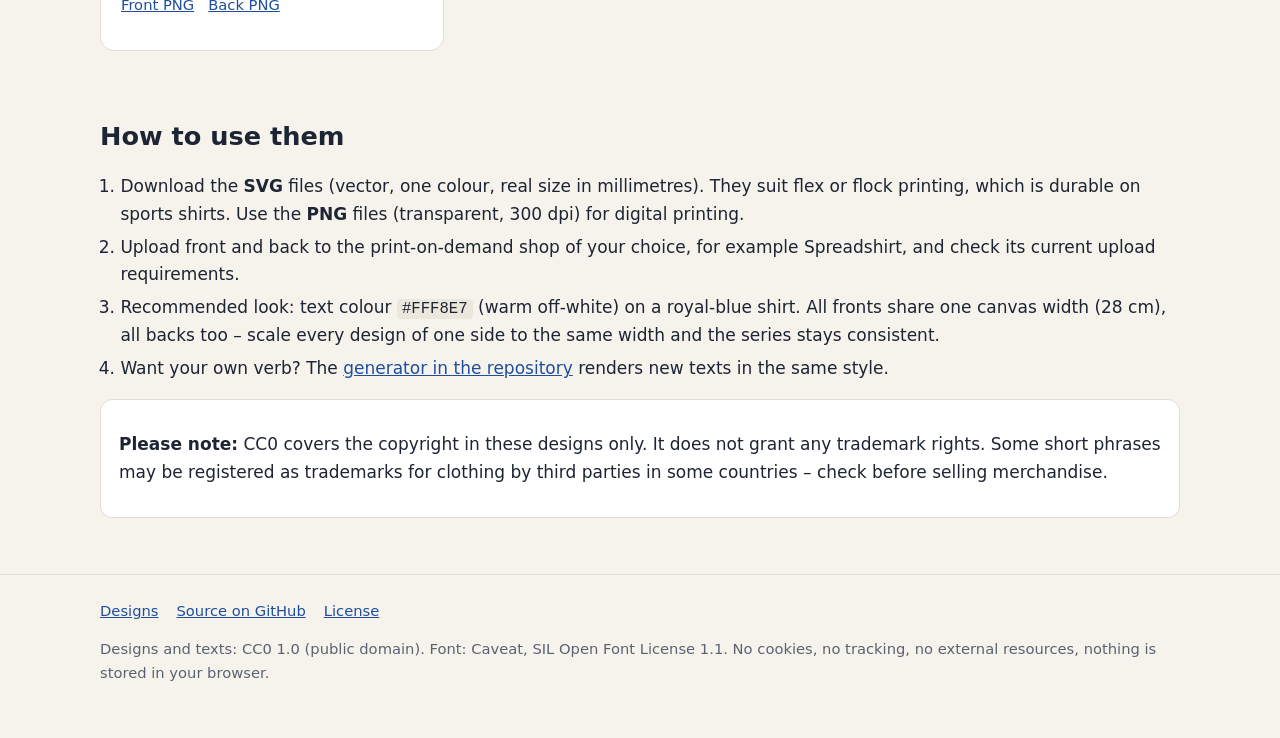
==== commit a6c35992: "Site: drop theme storage, make the theme switch CSS-only The site no longer stores anything in the v" ====
--- a/docs/index.html
+++ b/docs/index.html
@@ -3,7 +3,6 @@
 <head>
 <meta charset="utf-8">
 <meta name="viewport" content="width=device-width, initial-scale=1">
-<script>try{var t=localStorage.getItem("theme");if(t==="light"||t==="dark")document.documentElement.dataset.theme=t}catch(e){}</script>
 <title>We should … more – free T-shirt designs (CC0)</title>
 <meta name="description" content="13 friendly, text-only T-shirt designs: a gentle call on the front, a shrug on the back. Free SVG and PNG downloads, public domain (CC0).">
 <link rel="canonical" href="https://frank-reichenbach.github.io/my-spreadshirt-designs/">
@@ -224,12 +223,7 @@
 <a href="https://github.com/Frank-Reichenbach/my-spreadshirt-designs">Source on GitHub</a>
 <a href="https://github.com/Frank-Reichenbach/my-spreadshirt-designs/blob/main/LICENSE.md">License</a>
 </nav>
-<p>Designs and texts: CC0 1.0 (public domain). Font: Caveat, SIL Open Font License 1.1. No cookies, no tracking, no external resources. If you change the theme, only that choice is stored in your browser.</p>
+<p>Designs and texts: CC0 1.0 (public domain). Font: Caveat, SIL Open Font License 1.1. No cookies, no tracking, no external resources, nothing is stored in your browser.</p>
 </div></footer>
-<script>(function(){var r=document.documentElement;
-var c=document.getElementById("theme-"+(r.dataset.theme||"system"));if(c)c.checked=true;
-document.querySelectorAll('input[name="theme"]').forEach(function(i){i.addEventListener("change",function(){
-var v=i.value;if(v==="system"){delete r.dataset.theme}else{r.dataset.theme=v}
-try{if(v==="system"){localStorage.removeItem("theme")}else{localStorage.setItem("theme",v)}}catch(e){}});});})();</script>
 </body>
 </html>
--- a/docs/style.css
+++ b/docs/style.css
@@ -1,8 +1,8 @@
 @font-face{font-family:"Caveat";src:url("fonts/caveat-subset.woff2") format("woff2");font-weight:400 700;font-display:swap}
 :root{--blue:#1F4E9C;--cream:#FFF8E7;--paper:#f6f3ec;--card:#fff;--ink:#1d2433;--muted:#5a6272;--line:#e2ddd2;--link:#1F4E9C;--quote:#f6f3ec;--code:#ece7dc;--hero:#1F4E9C;color-scheme:light}
 @media (prefers-color-scheme:dark){:root{--paper:#11151d;--card:#1a202c;--ink:#e9e6df;--muted:#a4abb8;--line:#2d3546;--link:#9dbbff;--quote:#232a38;--code:#2a3242;--hero:#173e7c;color-scheme:dark}}
-:root[data-theme=light],:root:has(#theme-light:checked){--paper:#f6f3ec;--card:#fff;--ink:#1d2433;--muted:#5a6272;--line:#e2ddd2;--link:#1F4E9C;--quote:#f6f3ec;--code:#ece7dc;--hero:#1F4E9C;color-scheme:light}
-:root[data-theme=dark],:root:has(#theme-dark:checked){--paper:#11151d;--card:#1a202c;--ink:#e9e6df;--muted:#a4abb8;--line:#2d3546;--link:#9dbbff;--quote:#232a38;--code:#2a3242;--hero:#173e7c;color-scheme:dark}
+:root:has(#theme-light:checked){--paper:#f6f3ec;--card:#fff;--ink:#1d2433;--muted:#5a6272;--line:#e2ddd2;--link:#1F4E9C;--quote:#f6f3ec;--code:#ece7dc;--hero:#1F4E9C;color-scheme:light}
+:root:has(#theme-dark:checked){--paper:#11151d;--card:#1a202c;--ink:#e9e6df;--muted:#a4abb8;--line:#2d3546;--link:#9dbbff;--quote:#232a38;--code:#2a3242;--hero:#173e7c;color-scheme:dark}
 *{box-sizing:border-box}
 html{-webkit-text-size-adjust:100%}
 body{margin:0;font:17px/1.6 system-ui,-apple-system,"Segoe UI",Roboto,Helvetica,Arial,sans-serif;color:var(--ink);background:var(--paper)}
